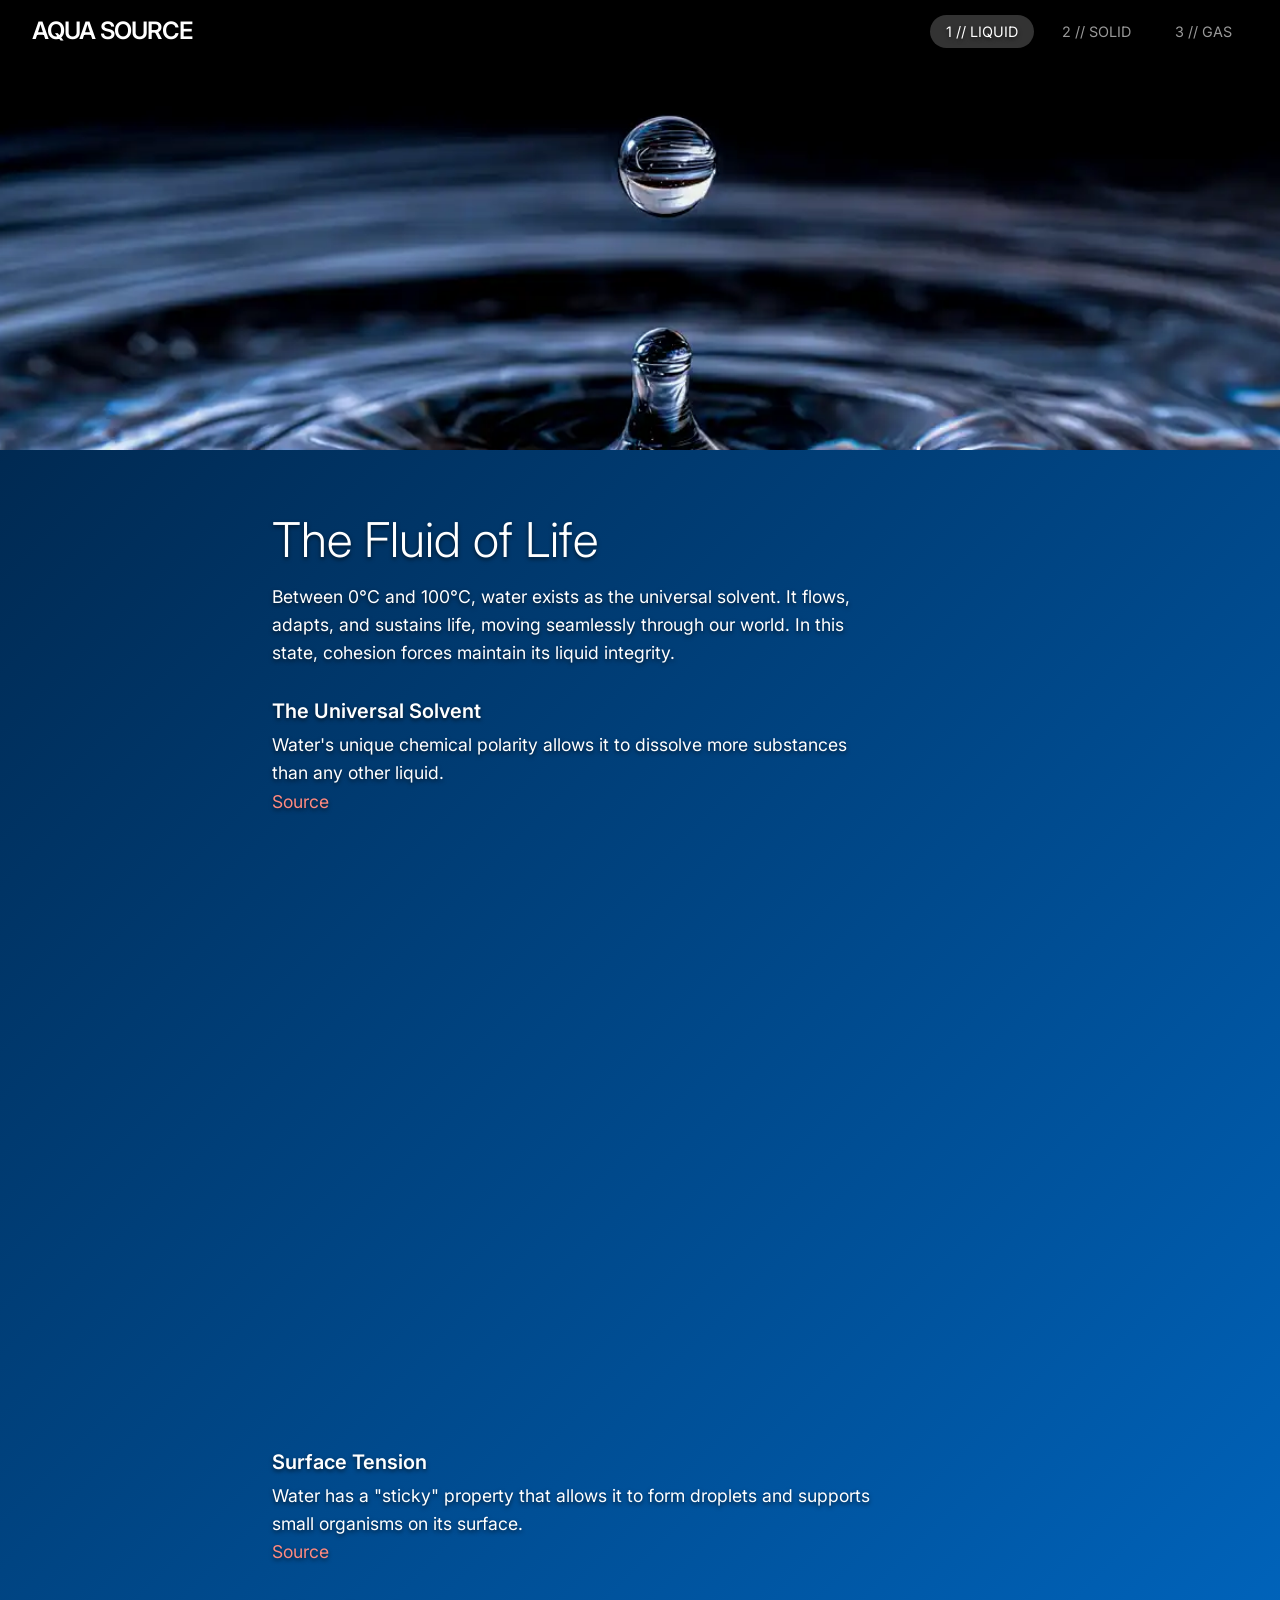
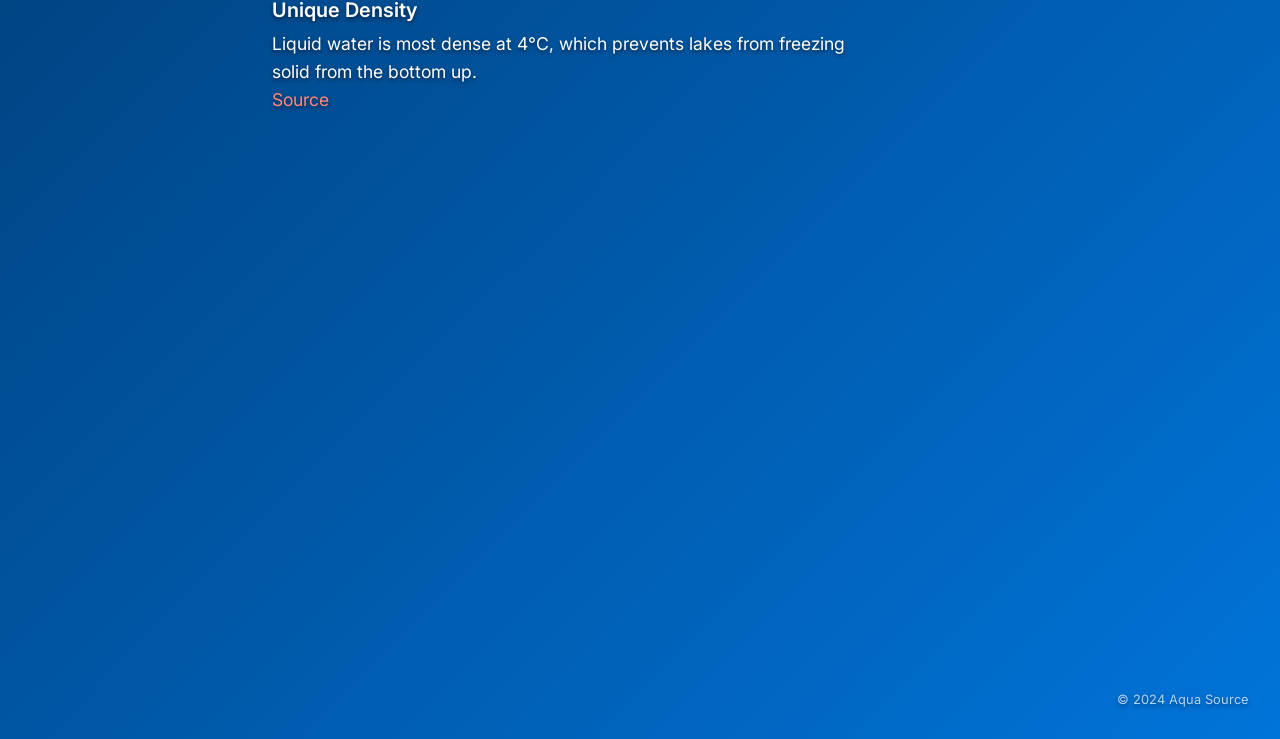
==== index.html @ 68a3d4f2 "first commit" ====
<!DOCTYPE html>
<html lang="en">
<head>
    <meta charset="UTF-8">
    <meta name="viewport" content="width=device-width, initial-scale=1.0">
    <title>Aqua Source</title>
    <link rel="stylesheet" href="style.css">
</head>
<body class="page-0">

<div id="app">
    <header>
        <div class="brand">Aqua Source</div>
        <nav id="navigation">
            <a href="index.html" class="active">1 // LIQUID</a>
            <a href="solid.html">2 // SOLID</a>
            <a href="gas.html">3 // GAS</a>
        </nav>
    </header>
    
    <main id="viewport">
        <div class="photo-section" style="background-image: url('IMG/water_01_01.webp')"></div>
        <div class="text-section">
            <h1>The Fluid of Life</h1>
            <p class="description">Between 0°C and 100°C, water exists as the universal solvent. 
                It flows, adapts, and sustains life, moving seamlessly through our world. 
                In this state, cohesion forces maintain its liquid integrity.
            </p>

            <h2>The Universal Solvent</h2>
            <p class="description">Water's unique chemical polarity allows it to dissolve more substances than any 
                other liquid.
                <a class="info-source" href="https://www.usgs.gov/water-science-school/science/water-universal-solvent#:~:text=Water%20is%20called%20the%20%22universal,chemicals%2C%20minerals%2C%20and%20nutrients." target="_blank">
                    <br>Source
                </a>
            </p>
        </div>

        <div class="photo-section" style="background-image: url('IMG/water_01_02.webp')"></div>
        <div class="text-section">
            <h2>Surface Tension</h2>
            <p class="description">Water has a "sticky" property that allows it to form droplets 
                and supports small 
                organisms on its surface.
                <a class="info-source" href="#" target="_blank">
                    <br>Source
                </a>
            </p>

            <h2>Unique Density</h2>
            <p class="description">Liquid water is most dense at 4°C, which prevents lakes from freezing solid from 
                the bottom up.
                <a class="info-source" href="#" target="_blank">
                    <br>Source
                </a>
            </p> 
        </div>

        <div class="photo-section" style="background-image: url('IMG/water_01_03.webp')"></div>
    </main>

    <footer>
        &copy; 2024 Aqua Source
    </footer>
</div>

</body>
</html>
---- style.css ----
@import url('https://fonts.googleapis.com/css2?family=Inter:wght@300;600&display=swap');

:root {
    --bg-liquid: linear-gradient(135deg, #001f3f 0%, #0074D9 100%);
    --bg-solid: #ffffff;
    --bg-gas: linear-gradient(to top, #cfd9df 0%, #e2ebf0 100%);
    
    --text-main: #ffffff;

    --accent-solid: #00FFFF;
    --transition-speed: 0.5s;
}

* {
    box-sizing: border-box;
    margin: 0;
    padding: 0;
}

body {
    font-family: 'Inter', sans-serif;
    min-height: 100vh;
    overflow-y: auto;
    transition: background var(--transition-speed) ease, color var(--transition-speed) ease;
    color: var(--text-main);
    text-shadow: 0 2px 4px rgba(0,0,0,0.6);
}

#app {
    display: flex;
    flex-direction: column;
    min-height: 100vh;
    padding: 0;
}

/* Header & Nav */
header {
    display: flex;
    justify-content: space-between;
    align-items: center;
    padding: 1rem 2rem;
    position: absolute;
    width: 100%;
    z-index: 10;
}

.brand {
    font-weight: 600;
    font-size: 1.5rem;
    letter-spacing: -1px;
    text-transform: uppercase;
}

nav a {
    text-decoration: none;
    margin-left: 0.5rem;
    font-size: 0.9rem;
    opacity: 0.6;
    cursor: pointer;
    transition: all 0.3s ease;
    color: inherit;
    padding: 0.5rem 1rem;
    border-radius: 50px;
}

nav a:hover, nav a.active {
    opacity: 1;
    text-decoration: none;
    background: rgba(255, 255, 255, 0.2);
}

/* Main Content */
#viewport {
    flex: 1 0 auto;
    width: 100%;
}

.photo-section {
    width: 100%;
    height: 50vh;
    background-size: cover;
    background-position: center;
    background-attachment: fixed;
    margin: 0;
}

.text-section {
    max-width: 800px;
    margin: 0 auto;
    padding: 4rem 2rem;
    animation: fadeIn 1.2s ease;
}

h1 {
    font-size: 3rem;
    font-weight: 300;
    margin-bottom: 1rem;
    line-height: 1.1;
}

.description {
    font-size: 1.1rem;
    line-height: 1.6;
    margin-bottom: 2rem;
    max-width: 600px;
}

.info-source {
    color: #ff8a80;
    text-decoration: none;
}

h2 {
    font-size: 1.25rem;
    font-weight: 600;
    margin-top: 1.5rem;
    margin-bottom: 0.5rem;
}

p {
    margin-bottom: 1rem;
    line-height: 1.5;
    max-width: 600px;
}

/* Footer */
footer {
    font-size: 0.8rem;
    opacity: 0.7;
    text-align: right;
    padding: 2rem;
}

/* Themes */
/* Page 1: Liquid */
body.page-0 {
    background: var(--bg-liquid);
}

/* Page 2: Solid */
body.page-1 {
    background: var(--bg-liquid);
}

body.page-1::before {
    content: '';
    position: absolute;
    top: -10%;
    right: -10%;
    width: 50vh;
    height: 50vh;
    background: var(--accent-solid);
    opacity: 0.1;
    transform: rotate(45deg);
    z-index: -1;
}

/* Page 3: Gas */
body.page-2 {
    background: var(--bg-liquid);
}

@keyframes fadeIn {
    from { opacity: 0; transform: translateY(10px); }
    to { opacity: 1; transform: translateY(0); }
}

/* Mobile Responsive */
@media (max-width: 600px) {
    h1 { font-size: 2rem; }
    header { flex-direction: column; align-items: flex-start; gap: 1rem; }
    nav a { margin-left: 0; margin-right: 1rem; }
    .text-section { padding: 2rem 1.5rem; }
}
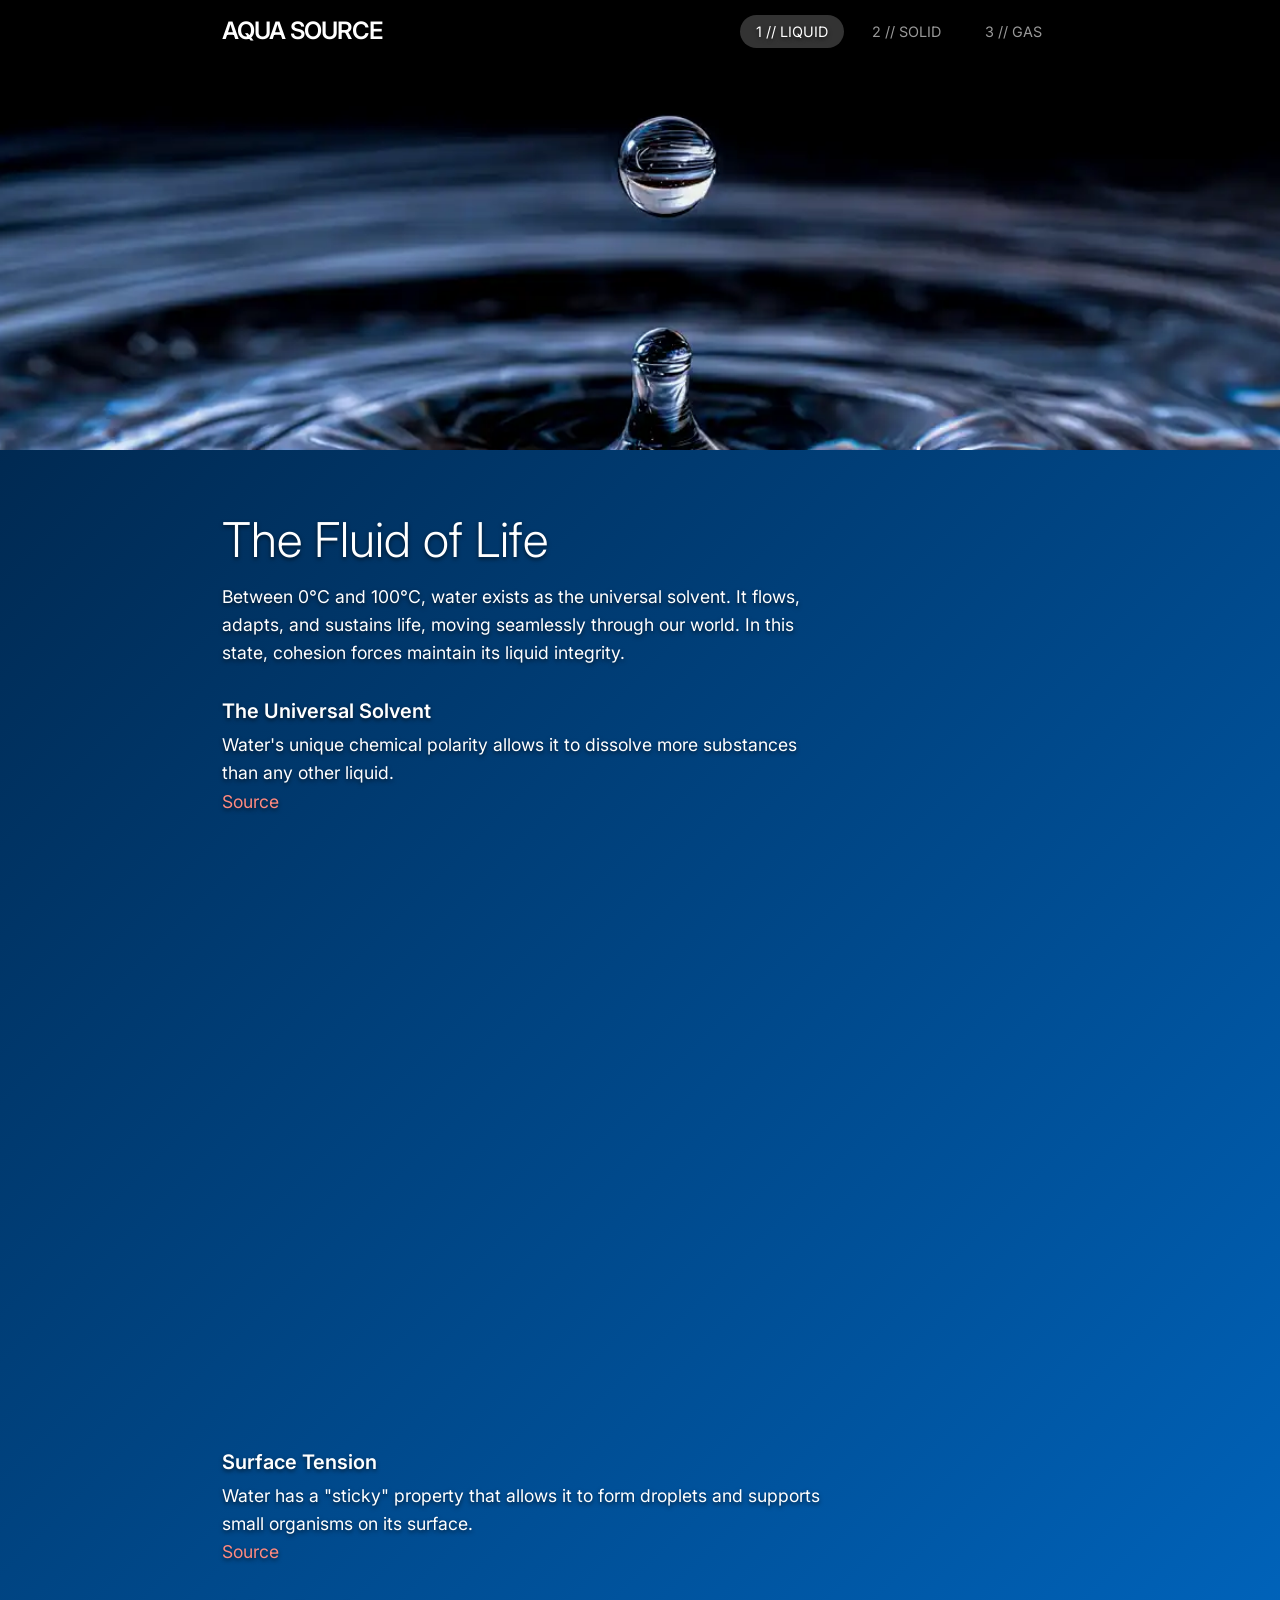
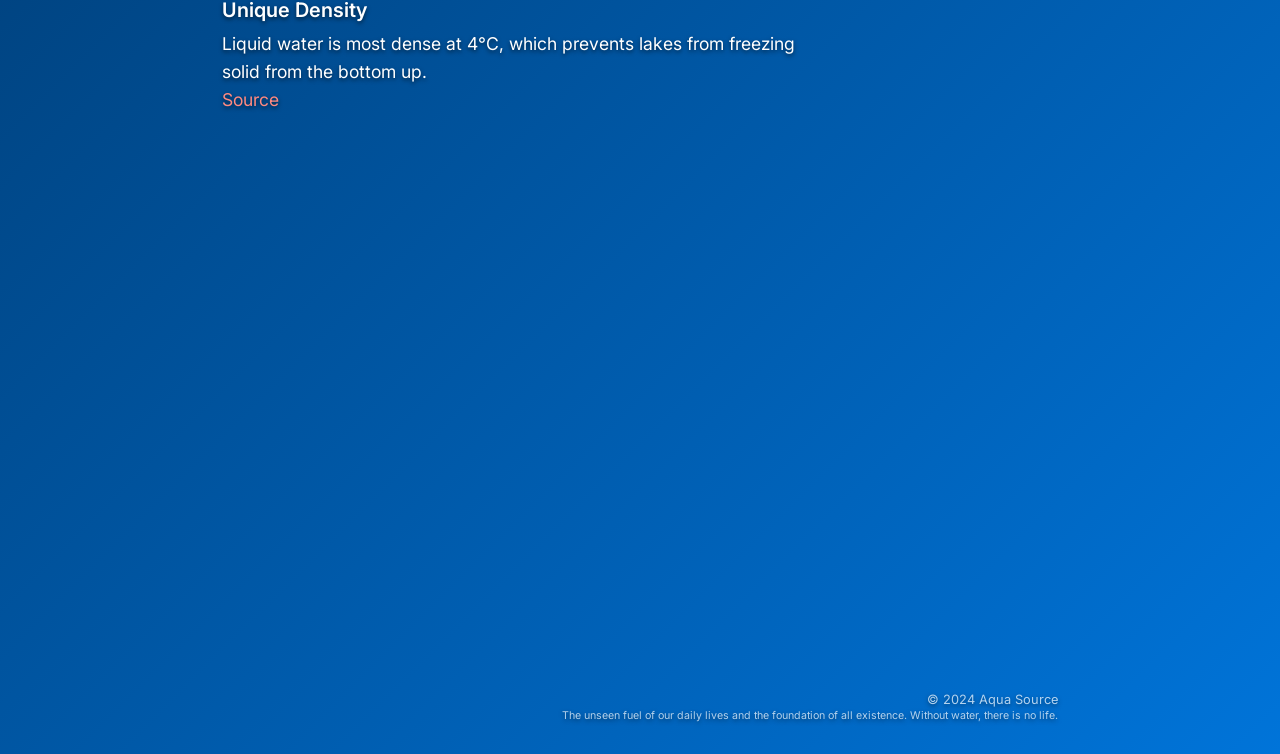
==== commit 87c7d368: "Made changes to the footer and header sections, changed width and content layout" ====
--- a/index.html
+++ b/index.html
@@ -42,7 +42,7 @@
             <p class="description">Water has a "sticky" property that allows it to form droplets 
                 and supports small 
                 organisms on its surface.
-                <a class="info-source" href="#" target="_blank">
+                <a class="info-source" href="https://www.nasa.gov/missions/station/iss-research/station-science-101-research-in-microgravity-higher-faster-longer" target="_blank">
                     <br>Source
                 </a>
             </p>
@@ -50,7 +50,7 @@
             <h2>Unique Density</h2>
             <p class="description">Liquid water is most dense at 4°C, which prevents lakes from freezing solid from 
                 the bottom up.
-                <a class="info-source" href="#" target="_blank">
+                <a class="info-source" href="https://www.usgs.gov/water-science-school/science/water-density" target="_blank">
                     <br>Source
                 </a>
             </p> 
@@ -61,6 +61,8 @@
 
     <footer>
         &copy; 2024 Aqua Source
+        <br>
+        <small>The unseen fuel of our daily lives and the foundation of all existence. Without water, there is no life.</small>
     </footer>
 </div>
 
--- a/style.css
+++ b/style.css
@@ -41,6 +41,9 @@
     padding: 1rem 2rem;
     position: absolute;
     width: 100%;
+    max-width: 900px;
+    left: 50%;
+    transform: translateX(-50%);
     z-index: 10;
 }
 
@@ -85,7 +88,7 @@
 }
 
 .text-section {
-    max-width: 800px;
+    max-width: 900px;
     margin: 0 auto;
     padding: 4rem 2rem;
     animation: fadeIn 1.2s ease;
@@ -129,6 +132,9 @@
     opacity: 0.7;
     text-align: right;
     padding: 2rem;
+    width: 100%;
+    max-width: 900px;
+    margin: 0 auto;
 }
 
 /* Themes */
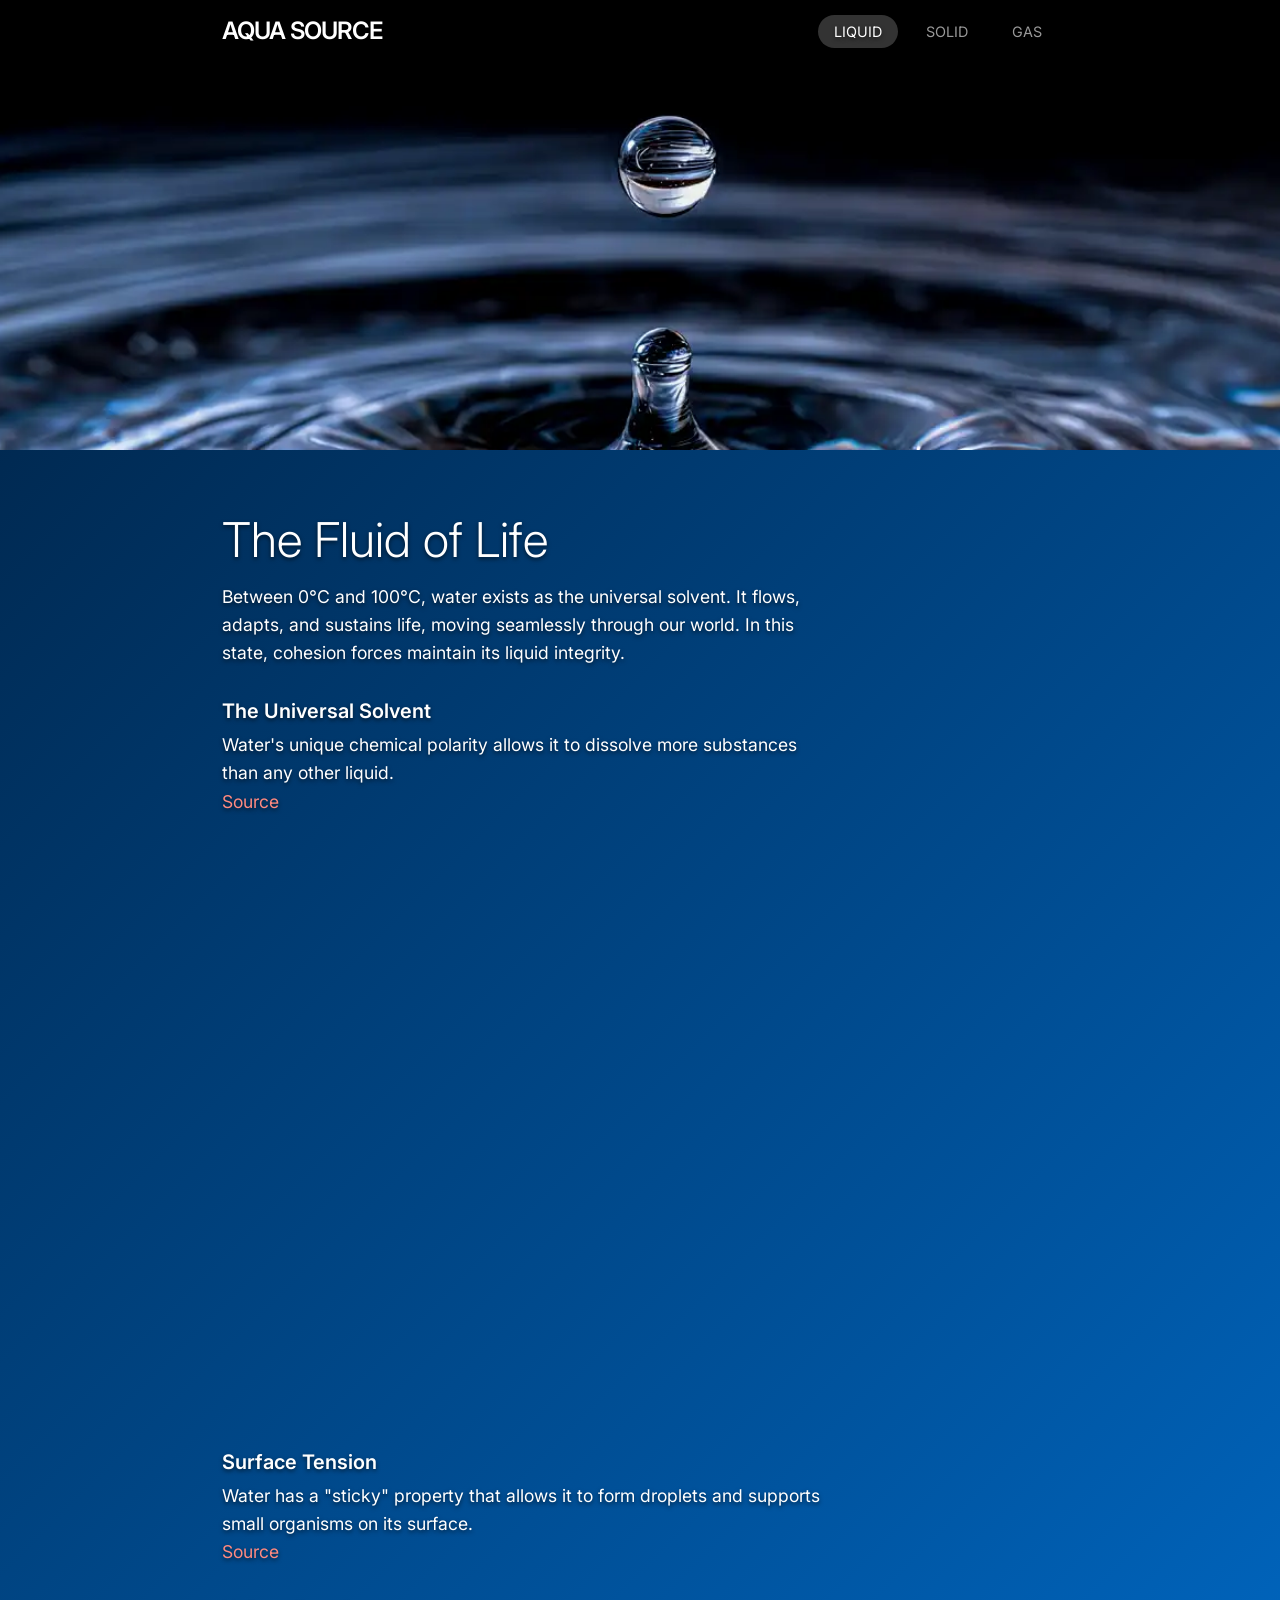
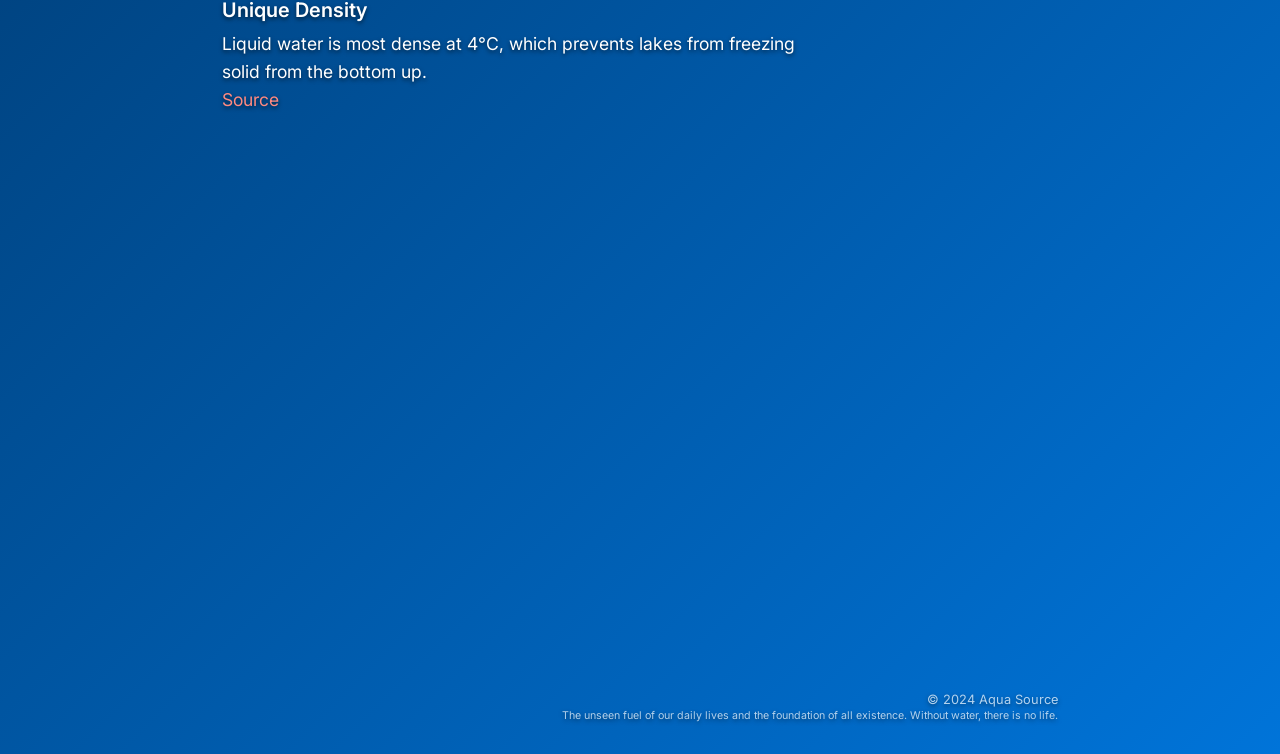
==== commit 0ebc85a3: "navbar changed button names" ====
--- a/index.html
+++ b/index.html
@@ -12,9 +12,9 @@
     <header>
         <div class="brand">Aqua Source</div>
         <nav id="navigation">
-            <a href="index.html" class="active">1 // LIQUID</a>
-            <a href="solid.html">2 // SOLID</a>
-            <a href="gas.html">3 // GAS</a>
+            <a href="index.html" class="active">LIQUID</a>
+            <a href="solid.html">SOLID</a>
+            <a href="gas.html">GAS</a>
         </nav>
     </header>
     
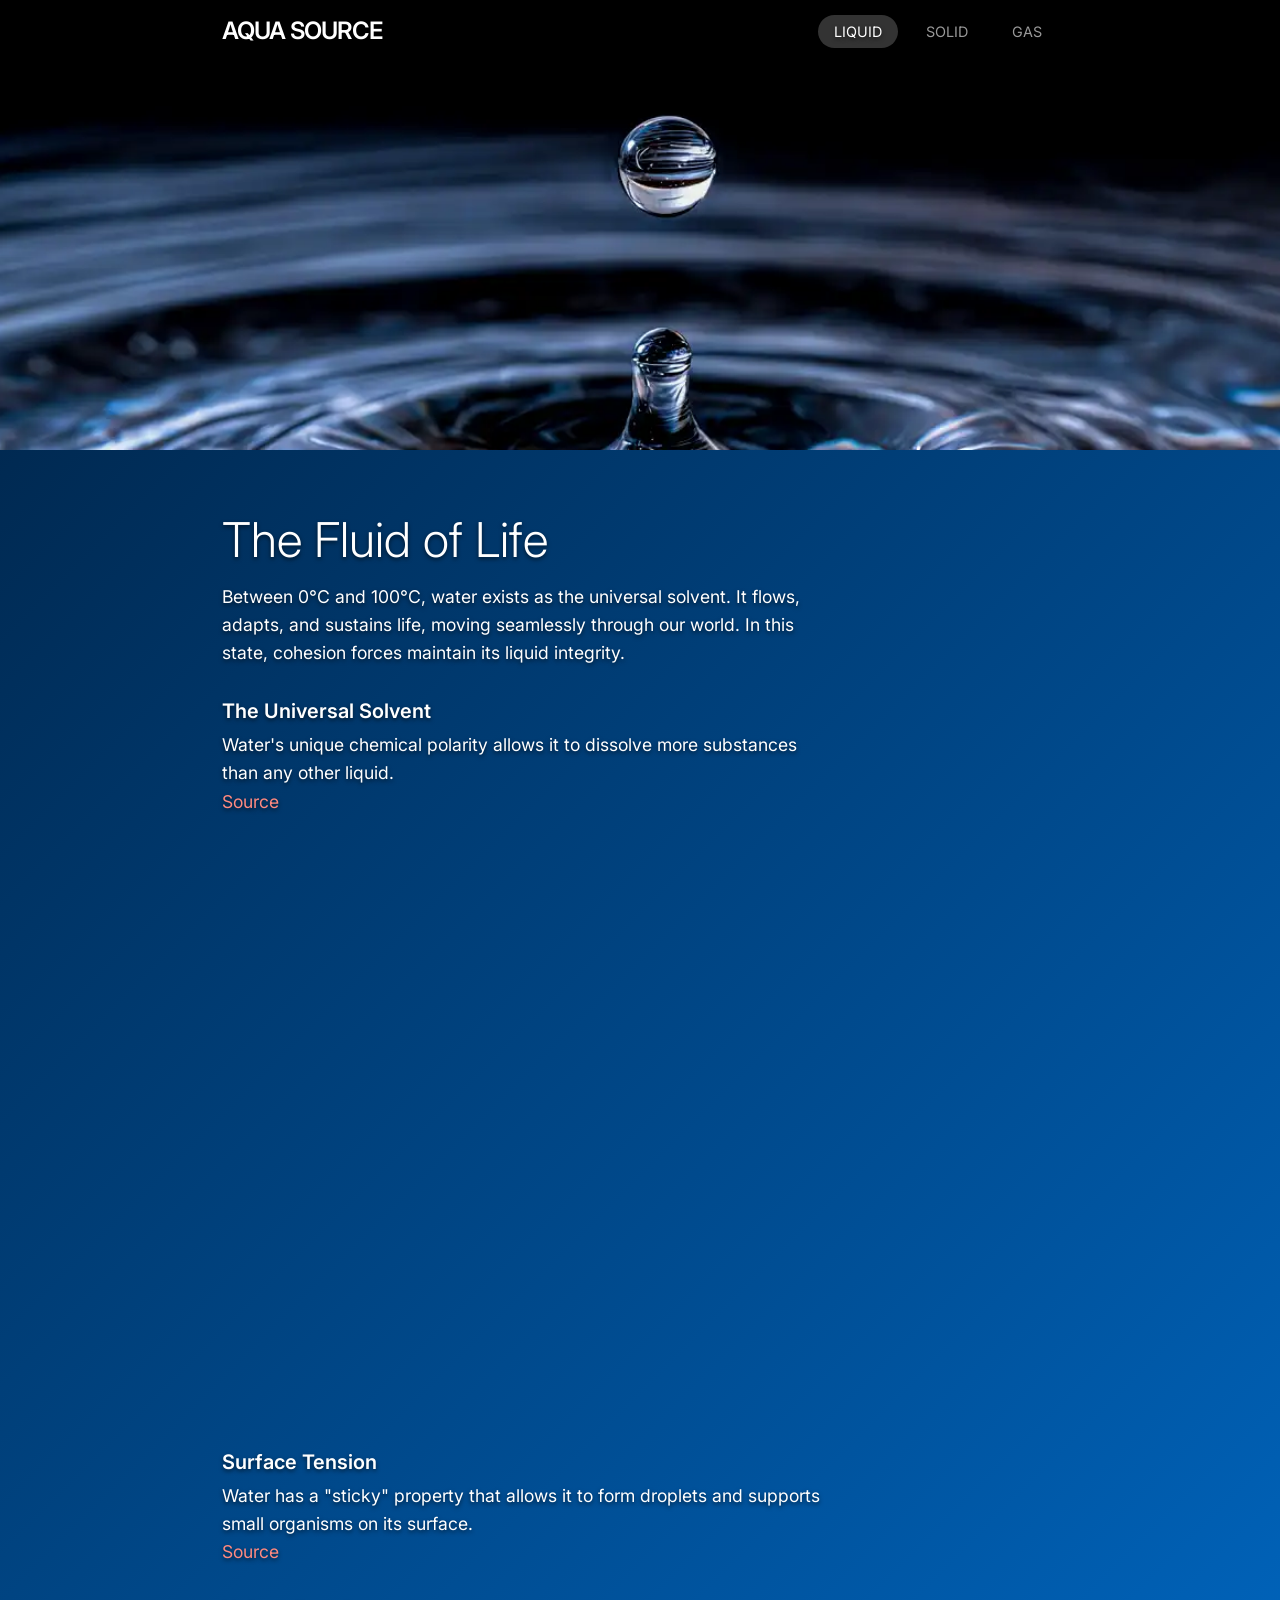
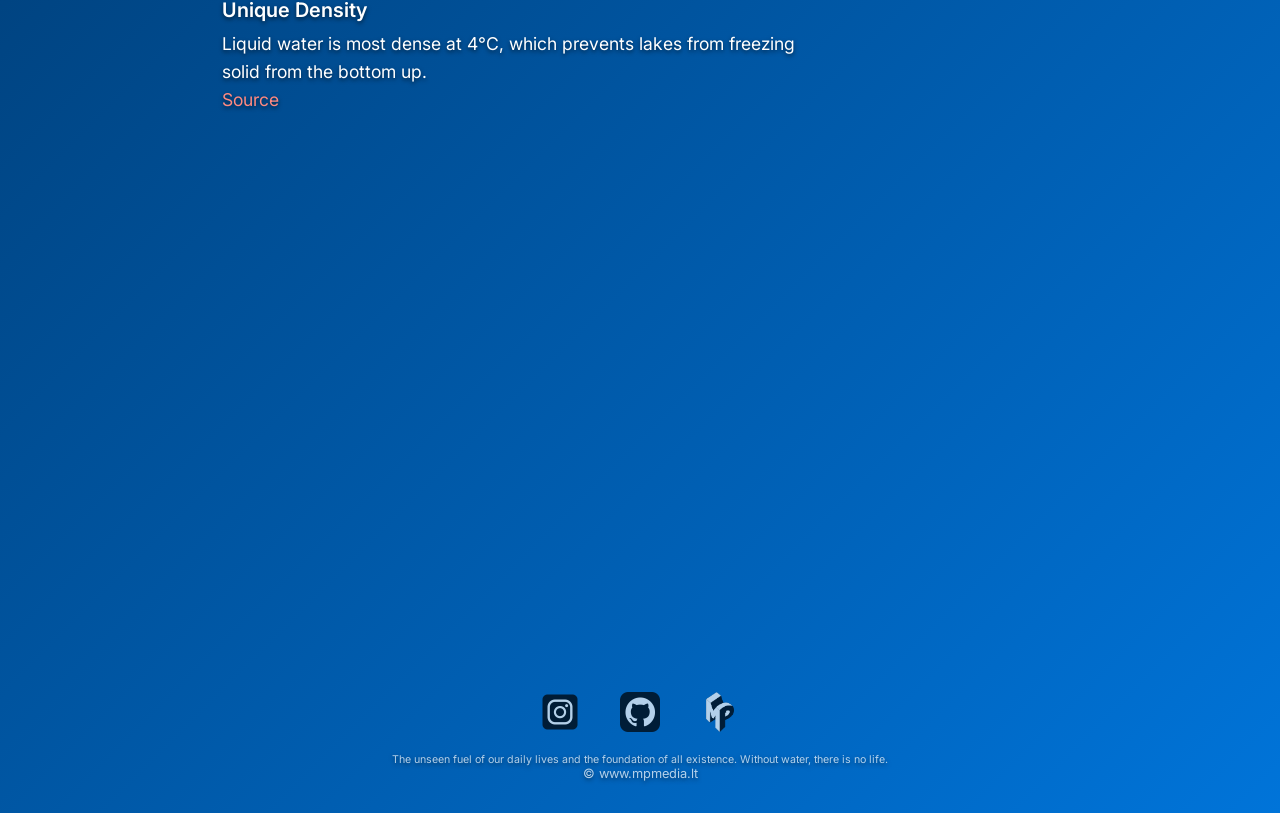
==== commit a37b0517: "resized logos, made working links" ====
--- a/index.html
+++ b/index.html
@@ -60,9 +60,15 @@
     </main>
 
     <footer>
-        &copy; 2024 Aqua Source
-        <br>
+        
+        <div class="footer-logo-container">
+            <a href="https://www.instagram.com/m.petrauskas/" target="_blank"><img src="/IMG/instagram_logo.png" alt=""></a>
+            <a href="https://github.com/mantodinas" target="_blank"><img src="/IMG/github_logo.png" alt=""></a>
+            <a href="https://www.mpmedia.lt" target="_blank"><img src="/IMG/mpmedia_logo.png" alt=""></a>
+        </div>
         <small>The unseen fuel of our daily lives and the foundation of all existence. Without water, there is no life.</small>
+        <br>&copy; www.mpmedia.lt
+        
     </footer>
 </div>
 
--- a/style.css
+++ b/style.css
@@ -130,11 +130,29 @@
 footer {
     font-size: 0.8rem;
     opacity: 0.7;
-    text-align: right;
+    text-align: center;
     padding: 2rem;
     width: 100%;
     max-width: 900px;
     margin: 0 auto;
+}
+
+.footer-logo-container {
+    display: flex;
+    justify-content: center;
+    gap: 2.5rem;
+    margin-bottom: 1rem;
+}
+
+.footer-logo-container img {
+    width: 40px;
+    height: 40px;
+    object-fit: contain;
+    transition: transform 0.3s ease;
+}
+
+.footer-logo-container img:hover {
+    transform: scale(1.1);
 }
 
 /* Themes */
@@ -166,6 +184,11 @@
     background: var(--bg-liquid);
 }
 
+body.page-2 nav a {
+    color: #000000;
+    background-color: #b5cce0;
+}
+
 @keyframes fadeIn {
     from { opacity: 0; transform: translateY(10px); }
     to { opacity: 1; transform: translateY(0); }
